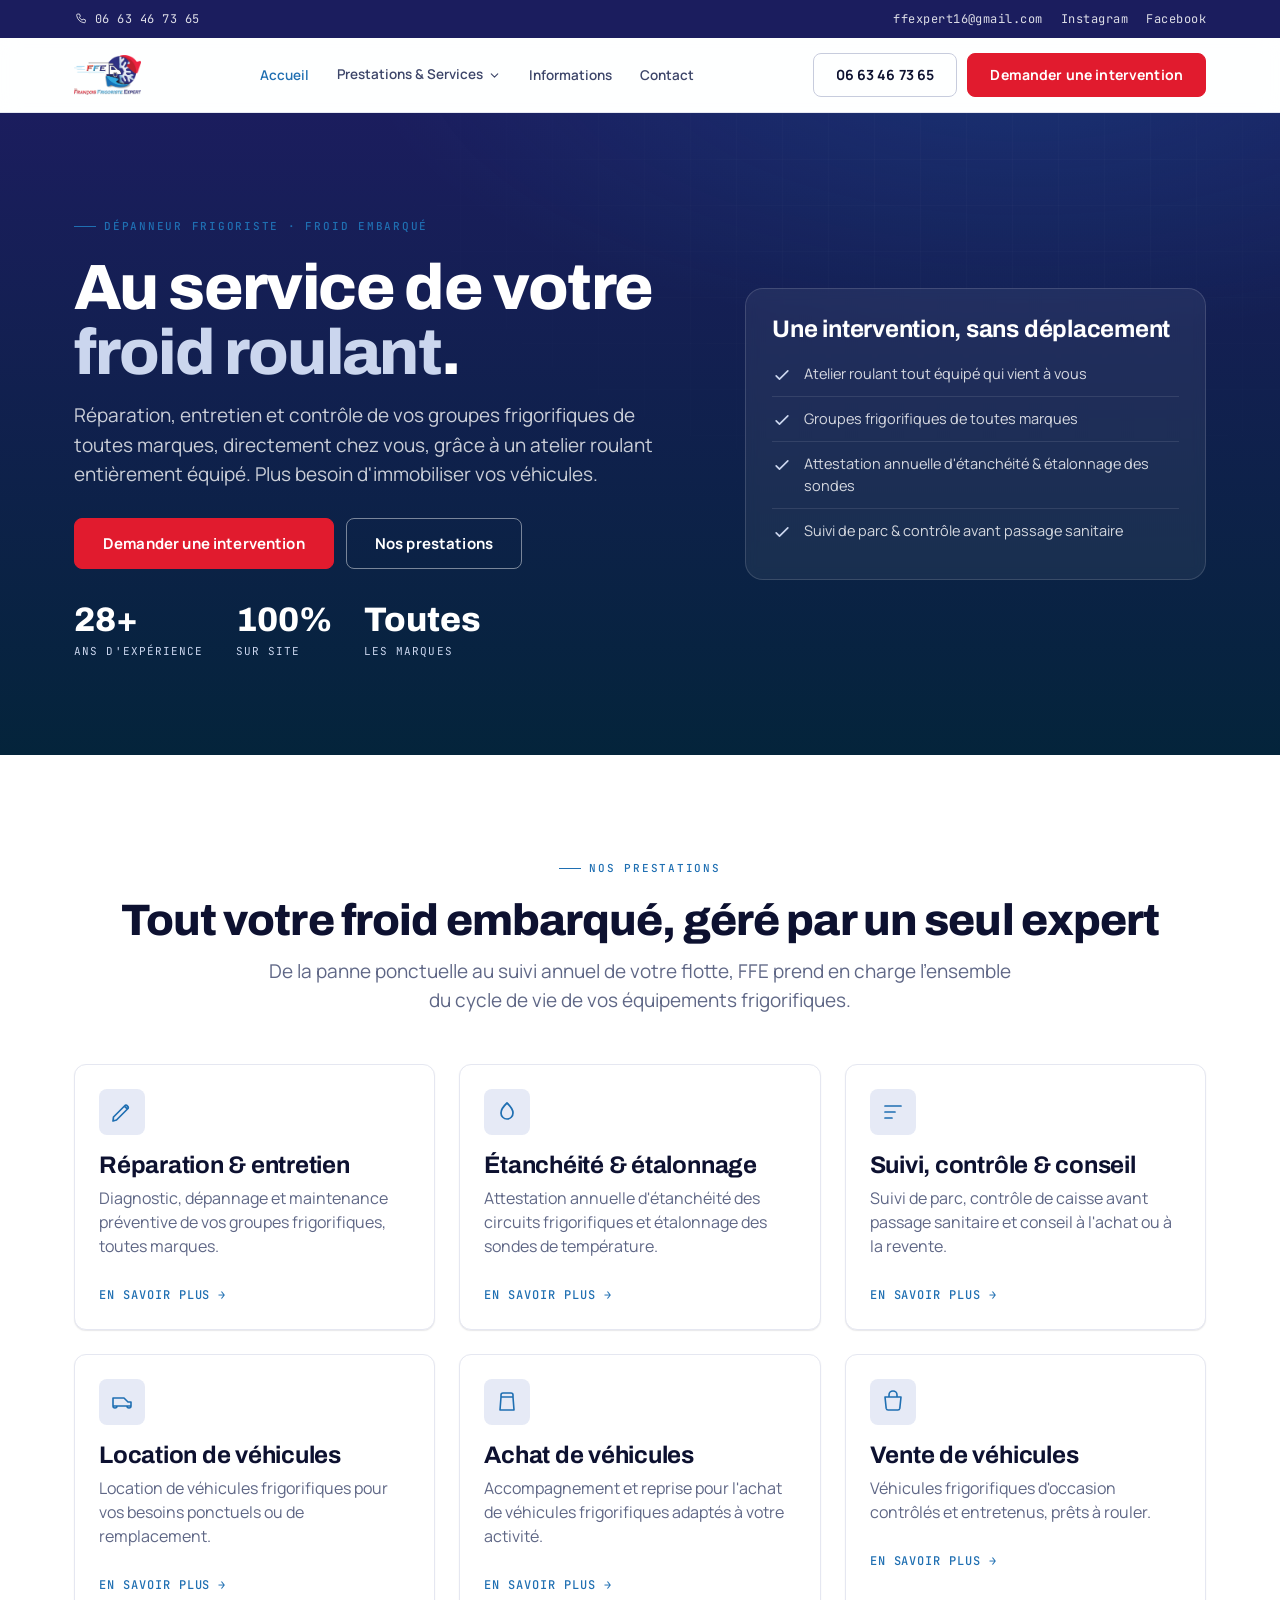
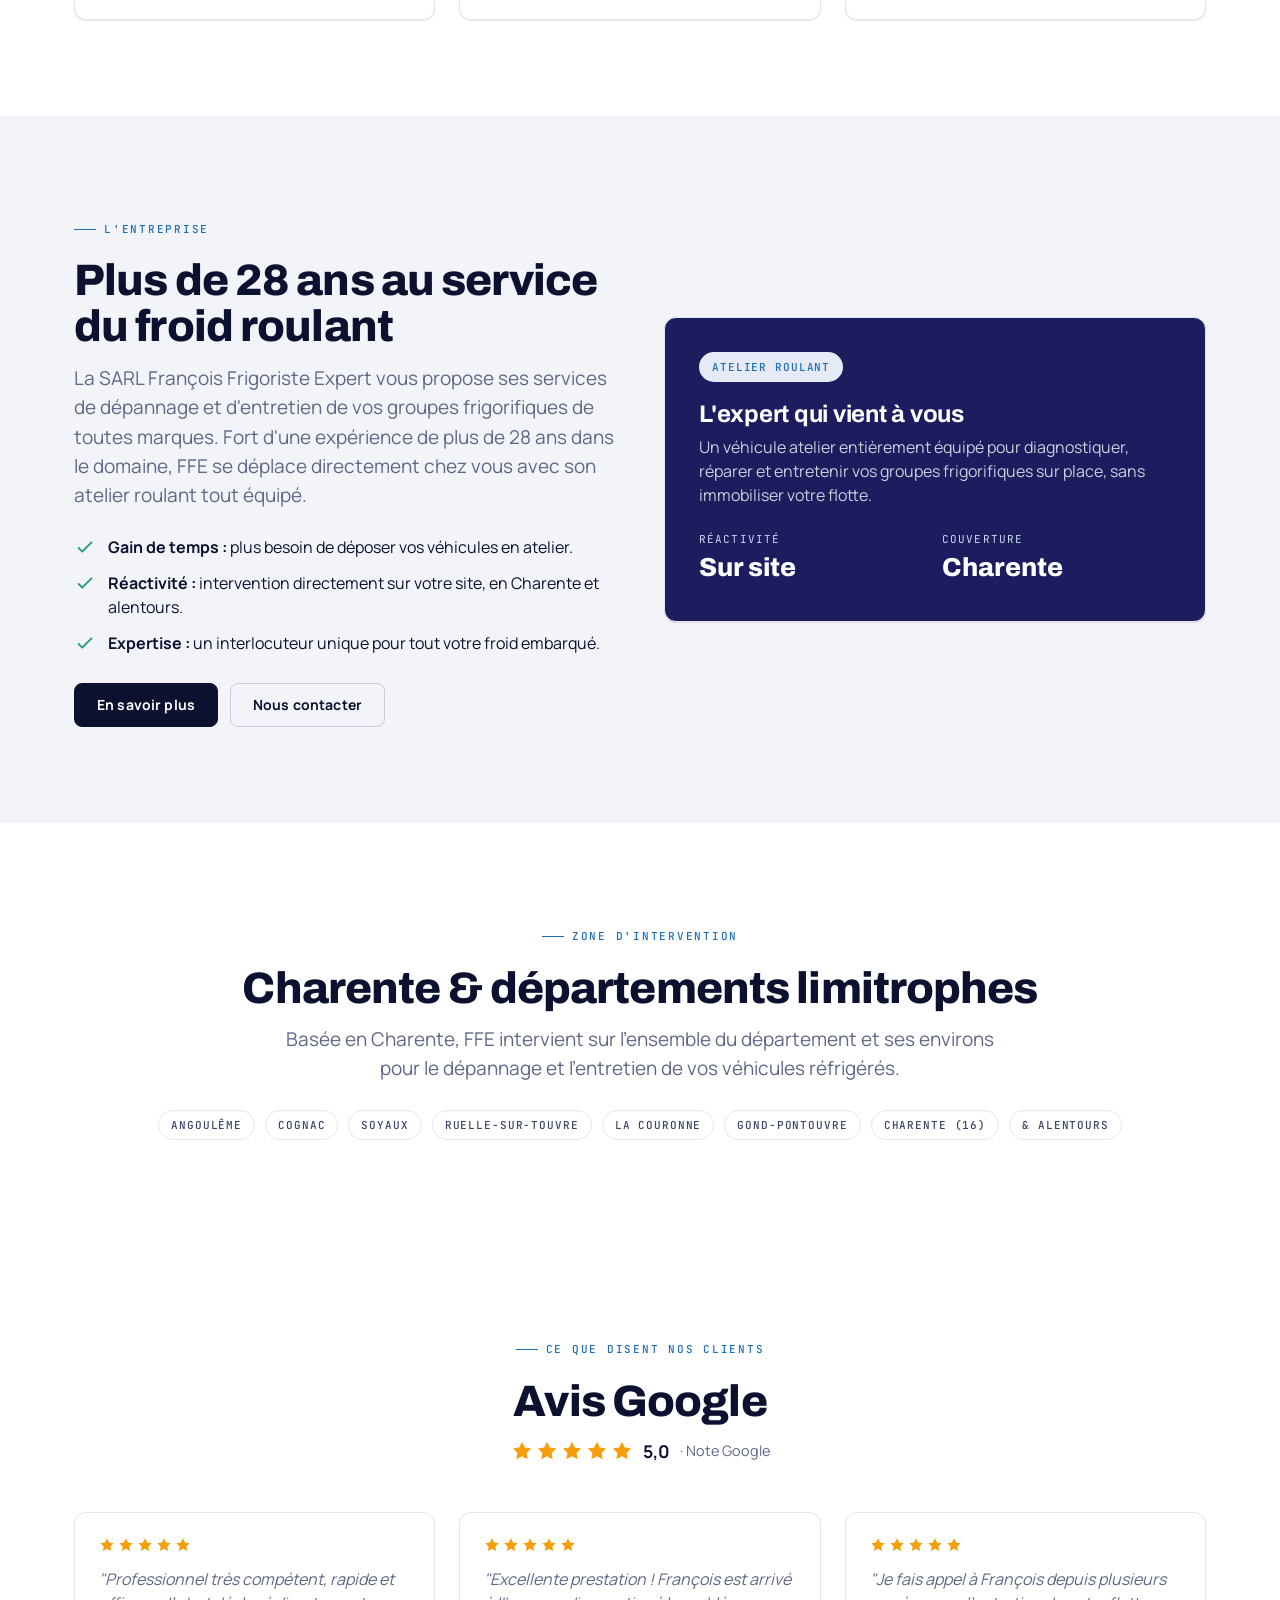
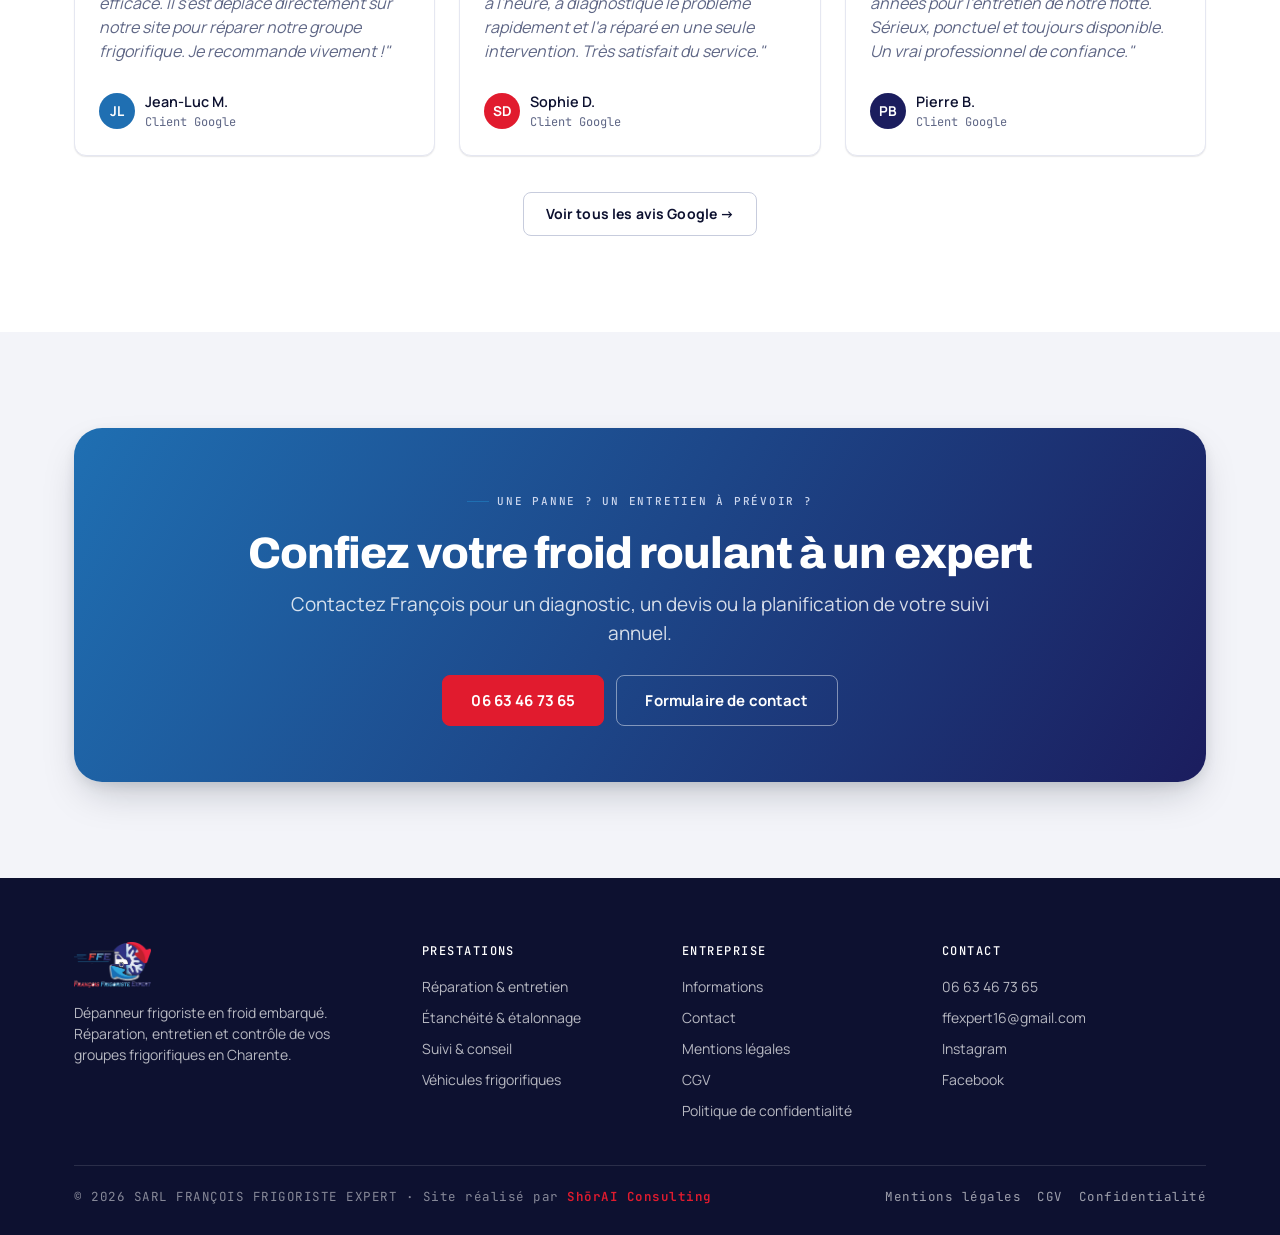
==== index.html @ 1a866bed "Add files via upload" ====
<!DOCTYPE html>
<html lang="fr">
<head>
<meta charset="UTF-8">
<meta name="viewport" content="width=device-width, initial-scale=1">
<title>François Frigoriste Expert · Dépannage frigorifique en froid embarqué · Charente</title>
<meta name="description" content="FFE, dépanneur frigoriste en froid roulant en Charente. Réparation, entretien, attestation d'étanchéité, étalonnage, location et vente de véhicules frigorifiques. Atelier roulant, intervention sur site.">
<link rel="preconnect" href="https://fonts.googleapis.com">
<link rel="preconnect" href="https://fonts.gstatic.com" crossorigin>
<link href="https://fonts.googleapis.com/css2?family=Archivo:wght@600;700;800&family=Manrope:wght@400;500;600;700&family=JetBrains+Mono:wght@400;500&display=swap" rel="stylesheet">
<link rel="stylesheet" href="assets/styles.css">
</head>
<body>

<!-- ===== TOPBAR ===== -->
<div class="topbar">
  <div class="container">
    <a href="tel:0663467365" aria-label="Téléphone">
      <svg viewBox="0 0 24 24" fill="none" width="14" height="14"><path d="M6.5 3.5h3l1.5 4-2 1.5a12 12 0 0 0 5 5l1.5-2 4 1.5v3a2 2 0 0 1-2.2 2A16 16 0 0 1 4.5 5.7 2 2 0 0 1 6.5 3.5Z" stroke="currentColor" stroke-width="1.6" stroke-linejoin="round"/></svg>
      06 63 46 73 65
    </a>
    <div class="tb-social">
      <a href="mailto:ffexpert16@gmail.com">ffexpert16@gmail.com</a>
      <a href="https://www.instagram.com/francoisfrigoristexpert/" target="_blank" rel="noopener">Instagram</a>
      <a href="https://www.facebook.com/p/Francois-Frigoriste-Expert-61557310612587/" target="_blank" rel="noopener">Facebook</a>
    </div>
  </div>
</div>

<!-- ===== HEADER ===== -->
<header class="site-header">
  <div class="container">
    <a href="index.html" class="brand"><img class="ffe-logo" src="assets/logo-ffe.png" alt="François Frigoriste Expert — Logo"></a>
    <nav class="nav" aria-label="Navigation principale">
      <a href="index.html" class="active">Accueil</a>
      <div class="nav-dropdown">
        <button data-dropdown-toggle aria-expanded="false" aria-haspopup="true">
          Prestations &amp; Services
          <svg viewBox="0 0 24 24" fill="none" stroke="currentColor" stroke-width="2" stroke-linecap="round" stroke-linejoin="round"><polyline points="6 9 12 15 18 9"/></svg>
        </button>
        <div class="nav-submenu" role="menu">
          <a href="reparation-entretien.html">Réparation &amp; entretien</a>
          <a href="etancheite-etalonnage.html">Étanchéité &amp; étalonnage</a>
          <a href="suivi-controle-conseil.html">Suivi &amp; conseil</a>
          <a href="vehicules.html">Véhicules frigorifiques</a>
        </div>
      </div>
      <a href="information.html">Informations</a>
      <a href="contact.html">Contact</a>
    </nav>
    <div class="header-cta">
      <a href="tel:0663467365" class="btn btn-ghost">06 63 46 73 65</a>
      <a href="contact.html" class="btn btn-signal">Demander une intervention</a>
      <button class="nav-toggle" data-nav-toggle aria-label="Menu">
        <svg viewBox="0 0 24 24" fill="none"><path d="M4 7h16M4 12h16M4 17h16" stroke="currentColor" stroke-width="1.8" stroke-linecap="round"/></svg>
      </button>
    </div>
  </div>
</header>

<!-- ===== HERO ===== -->
<section class="hero">
  <div class="container">
    <div class="hero-grid">
      <div>
        <span class="eyebrow">Dépanneur frigoriste · froid embarqué</span>
        <h1>Au service de votre <span>froid roulant</span>.</h1>
        <p class="lede">Réparation, entretien et contrôle de vos groupes frigorifiques de toutes marques, directement chez vous, grâce à un atelier roulant entièrement équipé. Plus besoin d'immobiliser vos véhicules.</p>
        <div class="row" style="margin-top:28px">
          <a href="contact.html" class="btn btn-signal btn-lg">Demander une intervention</a>
          <a href="reparation-entretien.html" class="btn btn-ghost btn-lg">Nos prestations</a>
        </div>
        <div class="hero-stats">
          <div class="stat"><div class="n">28+</div><div class="l">ans d'expérience</div></div>
          <div class="stat"><div class="n">100%</div><div class="l">sur site</div></div>
          <div class="stat"><div class="n">Toutes</div><div class="l">les marques</div></div>
        </div>
      </div>
      <aside class="hero-card">
        <h3>Une intervention, sans déplacement</h3>
        <div class="line"><svg viewBox="0 0 24 24" fill="none"><path d="m5 13 4 4L19 7" stroke="currentColor" stroke-width="2" stroke-linecap="round" stroke-linejoin="round"/></svg><span>Atelier roulant tout équipé qui vient à vous</span></div>
        <div class="line"><svg viewBox="0 0 24 24" fill="none"><path d="m5 13 4 4L19 7" stroke="currentColor" stroke-width="2" stroke-linecap="round" stroke-linejoin="round"/></svg><span>Groupes frigorifiques de toutes marques</span></div>
        <div class="line"><svg viewBox="0 0 24 24" fill="none"><path d="m5 13 4 4L19 7" stroke="currentColor" stroke-width="2" stroke-linecap="round" stroke-linejoin="round"/></svg><span>Attestation annuelle d'étanchéité &amp; étalonnage des sondes</span></div>
        <div class="line"><svg viewBox="0 0 24 24" fill="none"><path d="m5 13 4 4L19 7" stroke="currentColor" stroke-width="2" stroke-linecap="round" stroke-linejoin="round"/></svg><span>Suivi de parc &amp; contrôle avant passage sanitaire</span></div>
      </aside>
    </div>
  </div>
</section>

<!-- ===== SERVICES ===== -->
<section class="section section--alt" id="services">
  <div class="container">
    <div class="center" style="margin-bottom:48px">
      <span class="eyebrow">Nos prestations</span>
      <h2>Tout votre froid embarqué, géré par un seul expert</h2>
      <p class="lede">De la panne ponctuelle au suivi annuel de votre flotte, FFE prend en charge l'ensemble du cycle de vie de vos équipements frigorifiques.</p>
    </div>
    <div class="grid grid-3">
      <a class="card card--link" href="reparation-entretien.html">
        <span class="ico"><svg viewBox="0 0 24 24" fill="none"><path d="m14.7 6.3 3 3M3 21l3.5-1 11-11a2.1 2.1 0 0 0-3-3l-11 11L3 21Z" stroke="currentColor" stroke-width="1.7" stroke-linejoin="round"/></svg></span>
        <h3>Réparation &amp; entretien</h3>
        <p class="muted">Diagnostic, dépannage et maintenance préventive de vos groupes frigorifiques, toutes marques.</p>
        <span class="arrow">En savoir plus →</span>
      </a>
      <a class="card card--link" href="etancheite-etalonnage.html">
        <span class="ico"><svg viewBox="0 0 24 24" fill="none"><path d="M12 3s6 5.5 6 10a6 6 0 0 1-12 0c0-4.5 6-10 6-10Z" stroke="currentColor" stroke-width="1.7" stroke-linejoin="round"/></svg></span>
        <h3>Étanchéité &amp; étalonnage</h3>
        <p class="muted">Attestation annuelle d'étanchéité des circuits frigorifiques et étalonnage des sondes de température.</p>
        <span class="arrow">En savoir plus →</span>
      </a>
      <a class="card card--link" href="suivi-controle-conseil.html">
        <span class="ico"><svg viewBox="0 0 24 24" fill="none"><path d="M4 6h16M4 12h10M4 18h7" stroke="currentColor" stroke-width="1.7" stroke-linecap="round"/></svg></span>
        <h3>Suivi, contrôle &amp; conseil</h3>
        <p class="muted">Suivi de parc, contrôle de caisse avant passage sanitaire et conseil à l'achat ou à la revente.</p>
        <span class="arrow">En savoir plus →</span>
      </a>
      <a class="card card--link" href="vehicules.html#location">
        <span class="ico"><svg viewBox="0 0 24 24" fill="none"><path d="M3 16V8h11l4 4h3v4M3 16h18M7 16a2 2 0 1 1-4 0m18 0a2 2 0 1 1-4 0" stroke="currentColor" stroke-width="1.6" stroke-linejoin="round"/></svg></span>
        <h3>Location de véhicules</h3>
        <p class="muted">Location de véhicules frigorifiques pour vos besoins ponctuels ou de remplacement.</p>
        <span class="arrow">En savoir plus →</span>
      </a>
      <a class="card card--link" href="vehicules.html#achat">
        <span class="ico"><svg viewBox="0 0 24 24" fill="none"><path d="M6 7V5a2 2 0 0 1 2-2h8a2 2 0 0 1 2 2v2m-12 0h12l1 13H5L6 7Z" stroke="currentColor" stroke-width="1.6" stroke-linejoin="round"/></svg></span>
        <h3>Achat de véhicules</h3>
        <p class="muted">Accompagnement et reprise pour l'achat de véhicules frigorifiques adaptés à votre activité.</p>
        <span class="arrow">En savoir plus →</span>
      </a>
      <a class="card card--link" href="vehicules.html#vente">
        <span class="ico"><svg viewBox="0 0 24 24" fill="none"><path d="M4 7h16l-1.2 11.4A2 2 0 0 1 16.8 20H7.2a2 2 0 0 1-2-1.6L4 7Zm4 0V5a4 4 0 0 1 8 0v2" stroke="currentColor" stroke-width="1.6" stroke-linejoin="round"/></svg></span>
        <h3>Vente de véhicules</h3>
        <p class="muted">Véhicules frigorifiques d'occasion contrôlés et entretenus, prêts à rouler.</p>
        <span class="arrow">En savoir plus →</span>
      </a>
    </div>
  </div>
</section>

<!-- ===== À PROPOS ===== -->
<section class="section">
  <div class="container">
    <div class="feature-split">
      <div>
        <span class="eyebrow">L'entreprise</span>
        <h2>Plus de 28 ans au service du froid roulant</h2>
        <p class="lede">La SARL François Frigoriste Expert vous propose ses services de dépannage et d'entretien de vos groupes frigorifiques de toutes marques. Fort d'une expérience de plus de 28 ans dans le domaine, FFE se déplace directement chez vous avec son atelier roulant tout équipé.</p>
        <ul class="checklist" style="margin-top:24px">
          <li><svg viewBox="0 0 24 24" fill="none"><path d="m5 13 4 4L19 7" stroke="currentColor" stroke-width="2" stroke-linecap="round" stroke-linejoin="round"/></svg><span><strong>Gain de temps :</strong> plus besoin de déposer vos véhicules en atelier.</span></li>
          <li><svg viewBox="0 0 24 24" fill="none"><path d="m5 13 4 4L19 7" stroke="currentColor" stroke-width="2" stroke-linecap="round" stroke-linejoin="round"/></svg><span><strong>Réactivité :</strong> intervention directement sur votre site, en Charente et alentours.</span></li>
          <li><svg viewBox="0 0 24 24" fill="none"><path d="m5 13 4 4L19 7" stroke="currentColor" stroke-width="2" stroke-linecap="round" stroke-linejoin="round"/></svg><span><strong>Expertise :</strong> un interlocuteur unique pour tout votre froid embarqué.</span></li>
        </ul>
        <div class="row" style="margin-top:28px">
          <a href="information.html" class="btn btn-primary">En savoir plus</a>
          <a href="contact.html" class="btn btn-ghost">Nous contacter</a>
        </div>
      </div>
      <div class="card" style="padding:0;overflow:hidden;background:var(--deep)">
        <div style="padding:34px;color:#fff">
          <span class="badge badge-ice">Atelier roulant</span>
          <h3 style="color:#fff;margin-top:18px">L'expert qui vient à vous</h3>
          <p style="color:rgba(255,255,255,.78)">Un véhicule atelier entièrement équipé pour diagnostiquer, réparer et entretenir vos groupes frigorifiques sur place, sans immobiliser votre flotte.</p>
          <div class="grid grid-2" style="gap:14px;margin-top:24px">
            <div><div class="mono" style="color:var(--ice);font-size:11px;letter-spacing:.1em">RÉACTIVITÉ</div><div style="font-family:Archivo;font-weight:800;font-size:26px">Sur site</div></div>
            <div><div class="mono" style="color:var(--ice);font-size:11px;letter-spacing:.1em">COUVERTURE</div><div style="font-family:Archivo;font-weight:800;font-size:26px">Charente</div></div>
          </div>
        </div>
      </div>
    </div>
  </div>
</section>

<!-- ===== ZONE ===== -->
<section class="section section--alt">
  <div class="container center">
    <span class="eyebrow">Zone d'intervention</span>
    <h2>Charente &amp; départements limitrophes</h2>
    <p class="lede" style="margin-bottom:26px">Basée en Charente, FFE intervient sur l'ensemble du département et ses environs pour le dépannage et l'entretien de vos véhicules réfrigérés.</p>
    <div class="zones" style="justify-content:center">
      <span class="badge">Angoulême</span><span class="badge">Cognac</span><span class="badge">Soyaux</span>
      <span class="badge">Ruelle-sur-Touvre</span><span class="badge">La Couronne</span><span class="badge">Gond-Pontouvre</span>
      <span class="badge">Charente (16)</span><span class="badge">& alentours</span>
    </div>
  </div>
</section>

<!-- ===== AVIS GOOGLE ===== -->
<section class="section section--alt" id="avis">
  <div class="container">
    <div class="center" style="margin-bottom:48px">
      <span class="eyebrow">Ce que disent nos clients</span>
      <h2>Avis Google</h2>
      <div style="display:flex;align-items:center;justify-content:center;gap:10px;margin-top:12px">
        <div style="display:flex;gap:3px">
          <svg viewBox="0 0 24 24" width="22" height="22" fill="#F59E0B"><path d="M12 2l3.09 6.26L22 9.27l-5 4.87 1.18 6.88L12 17.77l-6.18 3.25L7 14.14 2 9.27l6.91-1.01L12 2z"/></svg>
          <svg viewBox="0 0 24 24" width="22" height="22" fill="#F59E0B"><path d="M12 2l3.09 6.26L22 9.27l-5 4.87 1.18 6.88L12 17.77l-6.18 3.25L7 14.14 2 9.27l6.91-1.01L12 2z"/></svg>
          <svg viewBox="0 0 24 24" width="22" height="22" fill="#F59E0B"><path d="M12 2l3.09 6.26L22 9.27l-5 4.87 1.18 6.88L12 17.77l-6.18 3.25L7 14.14 2 9.27l6.91-1.01L12 2z"/></svg>
          <svg viewBox="0 0 24 24" width="22" height="22" fill="#F59E0B"><path d="M12 2l3.09 6.26L22 9.27l-5 4.87 1.18 6.88L12 17.77l-6.18 3.25L7 14.14 2 9.27l6.91-1.01L12 2z"/></svg>
          <svg viewBox="0 0 24 24" width="22" height="22" fill="#F59E0B"><path d="M12 2l3.09 6.26L22 9.27l-5 4.87 1.18 6.88L12 17.77l-6.18 3.25L7 14.14 2 9.27l6.91-1.01L12 2z"/></svg>
        </div>
        <span style="font-weight:700;font-size:1.1rem">5,0</span>
        <span class="muted" style="font-size:.9rem">· Note Google</span>
      </div>
    </div>
    <div class="grid grid-3">

      <div class="card" style="display:flex;flex-direction:column;gap:14px">
        <div style="display:flex;gap:3px">
          <svg viewBox="0 0 24 24" width="16" height="16" fill="#F59E0B"><path d="M12 2l3.09 6.26L22 9.27l-5 4.87 1.18 6.88L12 17.77l-6.18 3.25L7 14.14 2 9.27l6.91-1.01L12 2z"/></svg>
          <svg viewBox="0 0 24 24" width="16" height="16" fill="#F59E0B"><path d="M12 2l3.09 6.26L22 9.27l-5 4.87 1.18 6.88L12 17.77l-6.18 3.25L7 14.14 2 9.27l6.91-1.01L12 2z"/></svg>
          <svg viewBox="0 0 24 24" width="16" height="16" fill="#F59E0B"><path d="M12 2l3.09 6.26L22 9.27l-5 4.87 1.18 6.88L12 17.77l-6.18 3.25L7 14.14 2 9.27l6.91-1.01L12 2z"/></svg>
          <svg viewBox="0 0 24 24" width="16" height="16" fill="#F59E0B"><path d="M12 2l3.09 6.26L22 9.27l-5 4.87 1.18 6.88L12 17.77l-6.18 3.25L7 14.14 2 9.27l6.91-1.01L12 2z"/></svg>
          <svg viewBox="0 0 24 24" width="16" height="16" fill="#F59E0B"><path d="M12 2l3.09 6.26L22 9.27l-5 4.87 1.18 6.88L12 17.77l-6.18 3.25L7 14.14 2 9.27l6.91-1.01L12 2z"/></svg>
        </div>
        <p class="muted" style="font-style:italic;flex:1">"Professionnel très compétent, rapide et efficace. Il s'est déplacé directement sur notre site pour réparer notre groupe frigorifique. Je recommande vivement !"</p>
        <div style="display:flex;align-items:center;gap:10px">
          <div style="width:36px;height:36px;border-radius:50%;background:var(--glacier);display:flex;align-items:center;justify-content:center;color:#fff;font-weight:700;font-size:.85rem">JL</div>
          <div><div style="font-weight:600;font-size:.9rem">Jean-Luc M.</div><div class="mono muted" style="font-size:.75rem">Client Google</div></div>
        </div>
      </div>

      <div class="card" style="display:flex;flex-direction:column;gap:14px">
        <div style="display:flex;gap:3px">
          <svg viewBox="0 0 24 24" width="16" height="16" fill="#F59E0B"><path d="M12 2l3.09 6.26L22 9.27l-5 4.87 1.18 6.88L12 17.77l-6.18 3.25L7 14.14 2 9.27l6.91-1.01L12 2z"/></svg>
          <svg viewBox="0 0 24 24" width="16" height="16" fill="#F59E0B"><path d="M12 2l3.09 6.26L22 9.27l-5 4.87 1.18 6.88L12 17.77l-6.18 3.25L7 14.14 2 9.27l6.91-1.01L12 2z"/></svg>
          <svg viewBox="0 0 24 24" width="16" height="16" fill="#F59E0B"><path d="M12 2l3.09 6.26L22 9.27l-5 4.87 1.18 6.88L12 17.77l-6.18 3.25L7 14.14 2 9.27l6.91-1.01L12 2z"/></svg>
          <svg viewBox="0 0 24 24" width="16" height="16" fill="#F59E0B"><path d="M12 2l3.09 6.26L22 9.27l-5 4.87 1.18 6.88L12 17.77l-6.18 3.25L7 14.14 2 9.27l6.91-1.01L12 2z"/></svg>
          <svg viewBox="0 0 24 24" width="16" height="16" fill="#F59E0B"><path d="M12 2l3.09 6.26L22 9.27l-5 4.87 1.18 6.88L12 17.77l-6.18 3.25L7 14.14 2 9.27l6.91-1.01L12 2z"/></svg>
        </div>
        <p class="muted" style="font-style:italic;flex:1">"Excellente prestation ! François est arrivé à l'heure, a diagnostiqué le problème rapidement et l'a réparé en une seule intervention. Très satisfait du service."</p>
        <div style="display:flex;align-items:center;gap:10px">
          <div style="width:36px;height:36px;border-radius:50%;background:var(--signal);display:flex;align-items:center;justify-content:center;color:#fff;font-weight:700;font-size:.85rem">SD</div>
          <div><div style="font-weight:600;font-size:.9rem">Sophie D.</div><div class="mono muted" style="font-size:.75rem">Client Google</div></div>
        </div>
      </div>

      <div class="card" style="display:flex;flex-direction:column;gap:14px">
        <div style="display:flex;gap:3px">
          <svg viewBox="0 0 24 24" width="16" height="16" fill="#F59E0B"><path d="M12 2l3.09 6.26L22 9.27l-5 4.87 1.18 6.88L12 17.77l-6.18 3.25L7 14.14 2 9.27l6.91-1.01L12 2z"/></svg>
          <svg viewBox="0 0 24 24" width="16" height="16" fill="#F59E0B"><path d="M12 2l3.09 6.26L22 9.27l-5 4.87 1.18 6.88L12 17.77l-6.18 3.25L7 14.14 2 9.27l6.91-1.01L12 2z"/></svg>
          <svg viewBox="0 0 24 24" width="16" height="16" fill="#F59E0B"><path d="M12 2l3.09 6.26L22 9.27l-5 4.87 1.18 6.88L12 17.77l-6.18 3.25L7 14.14 2 9.27l6.91-1.01L12 2z"/></svg>
          <svg viewBox="0 0 24 24" width="16" height="16" fill="#F59E0B"><path d="M12 2l3.09 6.26L22 9.27l-5 4.87 1.18 6.88L12 17.77l-6.18 3.25L7 14.14 2 9.27l6.91-1.01L12 2z"/></svg>
          <svg viewBox="0 0 24 24" width="16" height="16" fill="#F59E0B"><path d="M12 2l3.09 6.26L22 9.27l-5 4.87 1.18 6.88L12 17.77l-6.18 3.25L7 14.14 2 9.27l6.91-1.01L12 2z"/></svg>
        </div>
        <p class="muted" style="font-style:italic;flex:1">"Je fais appel à François depuis plusieurs années pour l'entretien de notre flotte. Sérieux, ponctuel et toujours disponible. Un vrai professionnel de confiance."</p>
        <div style="display:flex;align-items:center;gap:10px">
          <div style="width:36px;height:36px;border-radius:50%;background:var(--deep);display:flex;align-items:center;justify-content:center;color:#fff;font-weight:700;font-size:.85rem">PB</div>
          <div><div style="font-weight:600;font-size:.9rem">Pierre B.</div><div class="mono muted" style="font-size:.75rem">Client Google</div></div>
        </div>
      </div>

    </div>
    <div class="center" style="margin-top:36px">
      <a href="https://www.google.com/maps/search/SARL+FRANCOIS+FRIGORISTE+EXPERT" target="_blank" rel="noopener" class="btn btn-ghost">Voir tous les avis Google →</a>
    </div>
  </div>
</section>

<!-- ===== CTA ===== -->
<section class="section">
  <div class="container">
    <div class="cta-band">
      <span class="eyebrow" style="color:var(--ice)">Une panne ? Un entretien à prévoir ?</span>
      <h2>Confiez votre froid roulant à un expert</h2>
      <p class="lede">Contactez François pour un diagnostic, un devis ou la planification de votre suivi annuel.</p>
      <div class="row" style="justify-content:center;margin-top:26px">
        <a href="tel:0663467365" class="btn btn-signal btn-lg">06 63 46 73 65</a>
        <a href="contact.html" class="btn btn-ghost btn-lg">Formulaire de contact</a>
      </div>
    </div>
  </div>
</section>

<!-- ===== FOOTER ===== -->
<footer class="site-footer">
  <div class="container">
    <div class="footer-grid">
      <div>
        <div class="brand" style="margin-bottom:14px"><img class="ffe-logo" src="assets/logo-ffe.png" alt="François Frigoriste Expert — Logo"></div>
        <p style="max-width:34ch">Dépanneur frigoriste en froid embarqué. Réparation, entretien et contrôle de vos groupes frigorifiques en Charente.</p>
      </div>
      <div>
        <h4>Prestations</h4>
        <ul>
          <li><a href="reparation-entretien.html">Réparation &amp; entretien</a></li>
          <li><a href="etancheite-etalonnage.html">Étanchéité &amp; étalonnage</a></li>
          <li><a href="suivi-controle-conseil.html">Suivi &amp; conseil</a></li>
          <li><a href="vehicules.html">Véhicules frigorifiques</a></li>
        </ul>
      </div>
      <div>
        <h4>Entreprise</h4>
        <ul>
          <li><a href="information.html">Informations</a></li>
          <li><a href="contact.html">Contact</a></li>
          <li><a href="mentions-legales.html">Mentions légales</a></li>
          <li><a href="cgv.html">CGV</a></li>
          <li><a href="politique-confidentialite.html">Politique de confidentialité</a></li>
        </ul>
      </div>
      <div>
        <h4>Contact</h4>
        <ul>
          <li><a href="tel:0663467365">06 63 46 73 65</a></li>
          <li><a href="mailto:ffexpert16@gmail.com">ffexpert16@gmail.com</a></li>
          <li><a href="https://www.instagram.com/francoisfrigoristexpert/" target="_blank" rel="noopener">Instagram</a></li>
          <li><a href="https://www.facebook.com/p/Francois-Frigoriste-Expert-61557310612587/" target="_blank" rel="noopener">Facebook</a></li>
        </ul>
      </div>
    </div>
    <div class="footer-bottom">
      <span class="mono">© <span data-year>2026</span> SARL FRANÇOIS FRIGORISTE EXPERT · Site réalisé par <a href="https://www.shorai-group.com" target="_blank" rel="noopener" style="color:#E11B2E;font-weight:600">ShōrAI Consulting</a></span>
      <div class="mono" style="display:flex;gap:16px;flex-wrap:wrap">
        <a href="mentions-legales.html">Mentions légales</a>
        <a href="cgv.html">CGV</a>
        <a href="politique-confidentialite.html">Confidentialité</a>
      </div>
    </div>
  </div>
</footer>

<script src="assets/site.js"></script>
</body>
</html>
---- assets/styles.css ----
/* ============================================================
   FFE — François Frigoriste Expert
   Feuille de styles globale — basée sur le Design System FFE
   Couleurs glacier · Archivo / Manrope / JetBrains Mono
   ============================================================ */

:root{
  /* ink + surfaces — teinte indigo de la marque */
  --ink:#0D1130; --ink-2:#1A1E52;
  --steel-900:#232a4d; --steel-700:#3c4569; --steel-500:#5f6786;
  --steel-300:#98A0BA; --steel-200:#C7CCDD; --steel-100:#E5E7F1;
  --frost:#F3F4F9; --frost-2:#EAECF4; --white:#FFFFFF;
  /* brand — bleus du logo */
  --deep:#1B1D5E; --glacier:#1F6FB2; --glacier-2:#2E86C6;
  --ice:#CBD6EE; --frost-blue:#E6EAF6;
  /* signal (intervention/urgence) — rouge du logo */
  --signal:#E11B2E; --signal-2:#F23A4C; --signal-3:#FBDFE2;
  /* sémantique */
  --ok:#1F9D6F; --warn:#E8B41A; --err:#D14545;
  /* rayons */
  --r-xs:4px; --r-sm:8px; --r-md:12px; --r-lg:18px; --r-xl:28px;
  /* ombres */
  --sh-1:0 1px 0 rgba(10,20,34,.04),0 1px 2px rgba(10,20,34,.06);
  --sh-2:0 4px 14px rgba(10,20,34,.08),0 1px 2px rgba(10,20,34,.05);
  --sh-3:0 18px 40px -12px rgba(10,20,34,.25),0 4px 12px rgba(10,20,34,.08);
  --grid:8px;
  --maxw:1180px;
}

*,*::before,*::after{box-sizing:border-box}
html{scroll-behavior:smooth}
body{
  margin:0;background:var(--frost);color:var(--ink);
  font-family:"Manrope",system-ui,-apple-system,sans-serif;
  -webkit-font-smoothing:antialiased;text-rendering:optimizeLegibility;
  font-size:16px;line-height:1.5;
}
::selection{background:var(--ice);color:var(--ink)}
a{color:inherit;text-decoration:none}
img{max-width:100%;display:block}

/* ── Typographie ────────────────────────────────────── */
h1,.h1{font-family:"Archivo";font-weight:800;font-size:clamp(40px,6vw,64px);letter-spacing:-.025em;line-height:1.02;margin:0 0 16px}
h2,.h2{font-family:"Archivo";font-weight:800;font-size:clamp(30px,4vw,44px);letter-spacing:-.02em;line-height:1.05;margin:0 0 14px}
h3,.h3{font-family:"Archivo";font-weight:700;font-size:clamp(20px,2.4vw,24px);letter-spacing:-.01em;line-height:1.2;margin:0 0 8px}
h4,.h4{font-family:"Archivo";font-weight:700;font-size:18px;margin:0 0 6px}
p{margin:0 0 14px}
.lede{font-size:clamp(17px,2vw,19px);line-height:1.55;color:var(--steel-500);max-width:62ch}
.mono{font-family:"JetBrains Mono",monospace}
.muted{color:var(--steel-500)}

/* ── Layout ─────────────────────────────────────────── */
.container{width:100%;max-width:var(--maxw);margin:0 auto;padding:0 24px}
.section{padding:clamp(56px,9vw,96px) 0}
.section--alt{background:var(--white)}
.section--deep{background:var(--deep);color:#fff}
.section--deep .lede,.section--deep .muted{color:rgba(255,255,255,.72)}
.grid{display:grid;gap:24px}
.grid-2{grid-template-columns:repeat(2,1fr)}
.grid-3{grid-template-columns:repeat(3,1fr)}
.grid-4{grid-template-columns:repeat(4,1fr)}
.stack{display:flex;flex-direction:column;gap:12px}
.row{display:flex;align-items:center;gap:12px;flex-wrap:wrap}
.center{text-align:center}
.center .lede{margin-inline:auto}

/* ── Eyebrow / labels ───────────────────────────────── */
.eyebrow{
  font-family:"JetBrains Mono",monospace;font-size:11px;font-weight:500;
  letter-spacing:.16em;text-transform:uppercase;color:var(--glacier);
  display:inline-flex;align-items:center;gap:8px;margin-bottom:20px;
}
.eyebrow::before{content:"";width:22px;height:1px;background:var(--glacier)}
.section--deep .eyebrow{color:var(--ice)}
.section--deep .eyebrow::before{background:var(--ice)}

/* ── Boutons ────────────────────────────────────────── */
.btn{
  display:inline-flex;align-items:center;justify-content:center;gap:10px;
  font-family:"Manrope";font-weight:700;font-size:14px;letter-spacing:.01em;
  padding:14px 22px;border-radius:var(--r-sm);border:1px solid transparent;
  cursor:pointer;transition:.18s ease;line-height:1;text-decoration:none;
}
.btn-primary{background:var(--ink);color:#fff;border-color:var(--ink)}
.btn-primary:hover{background:#000}
.btn-signal{background:var(--signal);color:#fff;border-color:var(--signal)}
.btn-signal:hover{background:var(--signal-2)}
.btn-glacier{background:var(--glacier);color:#fff;border-color:var(--glacier)}
.btn-glacier:hover{background:var(--glacier-2)}
.btn-ghost{background:transparent;color:var(--ink);border-color:var(--steel-200)}
.btn-ghost:hover{border-color:var(--ink);background:var(--white)}
/* Boutons "ghost" sur fonds sombres : texte toujours blanc */
.section--deep .btn-ghost,
.hero .btn-ghost,
.cta-band .btn-ghost,
.page-head .btn-ghost{color:#fff;border-color:rgba(255,255,255,.45)}
.section--deep .btn-ghost:hover,
.hero .btn-ghost:hover,
.cta-band .btn-ghost:hover,
.page-head .btn-ghost:hover{border-color:#fff;background:rgba(255,255,255,.10);color:#fff}
.btn-lg{padding:17px 28px;font-size:15px}

/* ── Cartes ─────────────────────────────────────────── */
.card{background:var(--white);border:1px solid var(--steel-100);border-radius:var(--r-md);padding:24px;box-shadow:var(--sh-1)}
.card--link{transition:.2s ease;display:block}
.card--link:hover{transform:translateY(-3px);box-shadow:var(--sh-3);border-color:var(--ice)}
.card .ico{
  width:46px;height:46px;border-radius:var(--r-sm);display:grid;place-items:center;
  background:var(--frost-blue);color:var(--glacier);margin-bottom:16px;
}
.card .ico svg{width:24px;height:24px}
.card h3{margin-bottom:6px}
.card .arrow{color:var(--glacier);font-family:"JetBrains Mono";font-size:12px;
  letter-spacing:.08em;text-transform:uppercase;font-weight:500;margin-top:14px;
  display:inline-flex;gap:6px;align-items:center}

/* ── Badge ──────────────────────────────────────────── */
.badge{display:inline-flex;align-items:center;gap:8px;padding:6px 12px;border-radius:999px;
  font-family:"JetBrains Mono";font-size:11px;letter-spacing:.08em;text-transform:uppercase;
  font-weight:500;border:1px solid transparent}
.badge-ice{background:var(--frost-blue);color:var(--glacier)}
.badge-ok{background:rgba(31,157,111,.12);color:var(--ok)}
.badge-signal{background:var(--signal-3);color:var(--signal)}

/* ── Header ─────────────────────────────────────────── */
.topbar{background:var(--deep);color:#fff;font-family:"JetBrains Mono";font-size:12px;letter-spacing:.04em}
.topbar .container{display:flex;justify-content:space-between;align-items:center;height:38px}
.topbar a{display:inline-flex;align-items:center;gap:7px;opacity:.85;transition:.15s}
.topbar a:hover{opacity:1;color:var(--ice)}
.topbar .tb-social{display:flex;gap:18px}

.site-header{position:sticky;top:0;z-index:500;background:rgba(255,255,255,.92);
  backdrop-filter:saturate(160%) blur(10px);border-bottom:1px solid var(--steel-100)}
.site-header .container{display:flex;align-items:center;justify-content:space-between;height:74px;gap:20px}
.brand{display:flex;align-items:center;gap:12px;flex-shrink:0}
/* Logo officiel FFE (SVG du design system) */
.ffe-logo{display:block;height:40px;width:auto}
.site-footer .ffe-logo{height:46px}
@media(max-width:640px){.ffe-logo{height:34px}}
.brand-mark{width:42px;height:42px;border-radius:var(--r-sm);background:var(--deep);
  display:grid;place-items:center;color:var(--ice);flex-shrink:0}
.brand-mark svg{width:24px;height:24px}
.brand-name{font-family:"Archivo";font-weight:800;font-size:16px;letter-spacing:-.01em;line-height:1.05}
.brand-name small{display:block;font-family:"JetBrains Mono";font-weight:500;font-size:10px;
  letter-spacing:.12em;text-transform:uppercase;color:var(--glacier);margin-top:2px}
.nav{display:flex;align-items:center;gap:4px}
.nav a{font-size:13.5px;font-weight:600;color:var(--steel-700);padding:9px 12px;border-radius:var(--r-sm);transition:.15s}
.nav a:hover{color:var(--ink);background:var(--frost)}
.nav a.active{color:var(--glacier)}

/* ── Dropdown ───────────────────────────────────────── */
.nav-dropdown{position:relative}
.nav-dropdown > button{font-size:13.5px;font-weight:600;color:var(--steel-700);
  padding:9px 12px;border-radius:var(--r-sm);border:none;background:none;cursor:pointer;
  display:flex;align-items:center;gap:5px;font-family:inherit;transition:.15s;line-height:1}
.nav-dropdown > button svg{width:13px;height:13px;transition:transform .2s}
.nav-dropdown > button:hover{color:var(--ink);background:var(--frost)}
.nav-dropdown.open > button{color:var(--glacier);background:var(--frost)}
.nav-dropdown.open > button svg{transform:rotate(180deg)}
.nav-submenu{display:none;position:absolute;top:calc(100% + 6px);left:0;min-width:230px;
  background:var(--white);border:1px solid var(--steel-100);border-radius:var(--r-md);
  box-shadow:0 8px 24px rgba(10,20,34,.15),0 2px 6px rgba(10,20,34,.08);padding:6px;z-index:600}
.nav-dropdown.open .nav-submenu{display:block}
.nav-submenu a{display:block;font-size:13px;font-weight:600;color:var(--steel-700);
  padding:9px 12px;border-radius:var(--r-sm);transition:.15s;white-space:nowrap}
.nav-submenu a:hover{color:var(--glacier);background:var(--frost)}
.nav-submenu a.active{color:var(--glacier)}
.header-cta{display:flex;align-items:center;gap:10px;flex-shrink:0}
.nav-toggle{display:none;background:none;border:1px solid var(--steel-200);border-radius:var(--r-sm);
  width:44px;height:42px;cursor:pointer;align-items:center;justify-content:center}
.nav-toggle svg{width:22px;height:22px}

/* ── Hero ───────────────────────────────────────────── */
.hero{position:relative;background:
  radial-gradient(1100px 480px at 80% -10%,rgba(17,135,198,.20),transparent 60%),
  linear-gradient(180deg,var(--deep),#04243b);
  color:#fff;overflow:hidden}
.hero::after{content:"";position:absolute;inset:0;opacity:.5;pointer-events:none;
  background-image:linear-gradient(rgba(255,255,255,.04) 1px,transparent 1px),
  linear-gradient(90deg,rgba(255,255,255,.04) 1px,transparent 1px);
  background-size:46px 46px;mask-image:radial-gradient(700px 400px at 75% 10%,#000,transparent)}
.hero .container{position:relative;z-index:1;padding-top:clamp(56px,9vw,96px);padding-bottom:clamp(56px,9vw,96px)}
.hero .lede{color:rgba(255,255,255,.78)}
.hero h1 span{color:var(--ice)}
.hero-grid{display:grid;grid-template-columns:1.15fr .85fr;gap:48px;align-items:center}
.hero-stats{display:flex;gap:32px;margin-top:34px;flex-wrap:wrap}
.hero-stats .stat .n{font-family:"Archivo";font-weight:800;font-size:34px;line-height:1;color:#fff}
.hero-stats .stat .l{font-family:"JetBrains Mono";font-size:11px;letter-spacing:.1em;
  text-transform:uppercase;color:var(--ice);margin-top:6px}
.hero-card{background:rgba(255,255,255,.06);border:1px solid rgba(255,255,255,.14);
  border-radius:var(--r-lg);padding:26px;backdrop-filter:blur(6px)}
.hero-card h3{color:#fff}
.hero-card .line{display:flex;gap:12px;align-items:flex-start;padding:11px 0;
  border-top:1px solid rgba(255,255,255,.1)}
.hero-card .line:first-of-type{border-top:0}
.hero-card .line svg{width:20px;height:20px;color:var(--ice);flex-shrink:0;margin-top:2px}
.hero-card .line span{color:rgba(255,255,255,.82);font-size:14.5px}

/* ── Liste à coches ─────────────────────────────────── */
.checklist{list-style:none;padding:0;margin:0;display:grid;gap:12px}
.checklist li{display:flex;gap:12px;align-items:flex-start}
.checklist li svg{width:22px;height:22px;color:var(--ok);flex-shrink:0;margin-top:1px}

/* ── Étapes process ─────────────────────────────────── */
.steps{counter-reset:step;display:grid;gap:20px}
.step{display:flex;gap:18px;align-items:flex-start}
.step .num{counter-increment:step;flex-shrink:0;width:42px;height:42px;border-radius:50%;
  background:var(--deep);color:var(--ice);font-family:"Archivo";font-weight:800;
  display:grid;place-items:center}
.step .num::before{content:counter(step)}

/* ── CTA bande ──────────────────────────────────────── */
.cta-band{background:linear-gradient(120deg,var(--glacier),var(--deep));color:#fff;
  border-radius:var(--r-xl);padding:clamp(32px,5vw,56px);text-align:center;box-shadow:var(--sh-3)}
.cta-band h2{color:#fff}
.cta-band .lede{color:rgba(255,255,255,.82);margin-inline:auto}

/* ── Contact ────────────────────────────────────────── */
.contact-grid{display:grid;grid-template-columns:.9fr 1.1fr;gap:40px;align-items:start}
.contact-item{display:flex;gap:14px;align-items:flex-start;padding:18px 0;border-top:1px solid var(--steel-100)}
.contact-item:first-child{border-top:0}
.contact-item .ico{width:44px;height:44px;border-radius:var(--r-sm);background:var(--frost-blue);
  color:var(--glacier);display:grid;place-items:center;flex-shrink:0}
.contact-item .ico svg{width:22px;height:22px}
.contact-item .k{font-family:"JetBrains Mono";font-size:11px;letter-spacing:.1em;
  text-transform:uppercase;color:var(--steel-500)}
.contact-item .v{font-weight:700;font-size:16px}
.form-field{margin-bottom:16px}
.form-field label{display:block;font-size:13px;font-weight:700;margin-bottom:6px}
.form-field input,.form-field textarea,.form-field select{
  width:100%;padding:13px 14px;border:1px solid var(--steel-200);border-radius:var(--r-sm);
  font-family:inherit;font-size:15px;background:var(--white);color:var(--ink);transition:.15s}
.form-field input:focus,.form-field textarea:focus,.form-field select:focus{
  outline:none;border-color:var(--glacier);box-shadow:0 0 0 3px rgba(14,111,168,.15)}

/* ── Footer ─────────────────────────────────────────── */
.site-footer{background:var(--ink);color:rgba(255,255,255,.7);padding:64px 0 28px;font-size:14px}
.footer-grid{display:grid;grid-template-columns:1.4fr 1fr 1fr 1.2fr;gap:40px;margin-bottom:44px}
.site-footer h4{color:#fff;font-family:"JetBrains Mono";font-size:12px;letter-spacing:.12em;
  text-transform:uppercase;font-weight:500;margin-bottom:16px}
.site-footer ul{list-style:none;padding:0;margin:0;display:grid;gap:10px}
.site-footer a:hover{color:var(--ice)}
.site-footer .brand-name{color:#fff}
.footer-bottom{border-top:1px solid rgba(255,255,255,.12);padding-top:22px;
  display:flex;justify-content:space-between;gap:16px;flex-wrap:wrap;font-size:12.5px}
.footer-bottom .mono{color:rgba(255,255,255,.5);letter-spacing:.04em}
.footer-bottom a{color:rgba(255,255,255,.6)}

/* ── Page header (sous-pages) ───────────────────────── */
.page-head{background:linear-gradient(180deg,var(--deep),#06314f);color:#fff;
  padding:clamp(48px,7vw,84px) 0 clamp(40px,6vw,64px);position:relative;overflow:hidden}
.page-head::after{content:"";position:absolute;inset:0;opacity:.4;
  background-image:linear-gradient(rgba(255,255,255,.04) 1px,transparent 1px),
  linear-gradient(90deg,rgba(255,255,255,.04) 1px,transparent 1px);background-size:42px 42px;
  mask-image:radial-gradient(600px 320px at 85% 0,#000,transparent)}
.page-head .container{position:relative;z-index:1}
.page-head .lede{color:rgba(255,255,255,.78)}
.breadcrumb{font-family:"JetBrains Mono";font-size:11.5px;letter-spacing:.06em;
  color:var(--ice);margin-bottom:18px;display:flex;gap:8px;align-items:center}
.breadcrumb a{opacity:.8}.breadcrumb a:hover{opacity:1}

/* ── Utilitaires ────────────────────────────────────── */
.mt-0{margin-top:0}.mb-0{margin-bottom:0}
.feature-split{display:grid;grid-template-columns:1fr 1fr;gap:48px;align-items:center}
.zones{display:flex;flex-wrap:wrap;gap:10px}
.zones .badge{background:var(--white);border-color:var(--steel-100);color:var(--steel-700)}

/* ── Responsive ─────────────────────────────────────── */
@media(max-width:960px){
  .hero-grid,.feature-split,.contact-grid{grid-template-columns:1fr}
  .grid-4{grid-template-columns:repeat(2,1fr)}
  .footer-grid{grid-template-columns:1fr 1fr}
  .nav,.topbar .tb-social{display:none}
  .nav-toggle{display:flex}
  .site-header .container{height:64px}
  .nav.open{display:flex;position:absolute;top:64px;left:0;right:0;flex-direction:column;
    background:var(--white);border-bottom:1px solid var(--steel-100);padding:12px;gap:2px;box-shadow:var(--sh-2)}
  .nav.open a{padding:13px 14px}
  /* dropdown mobile */
  .nav-dropdown > button{padding:13px 14px;width:100%;justify-content:space-between}
  .nav-submenu{position:static;border:none;box-shadow:none;background:var(--frost);
    border-radius:var(--r-sm);margin:2px 0;padding:4px 8px}
  .nav-submenu a{padding:10px 12px}
}
@media(max-width:640px){
  .grid-2,.grid-3,.grid-4{grid-template-columns:1fr}
  .footer-grid{grid-template-columns:1fr}
  .header-cta .btn-ghost{display:none}
  .hero-stats{gap:24px}
}
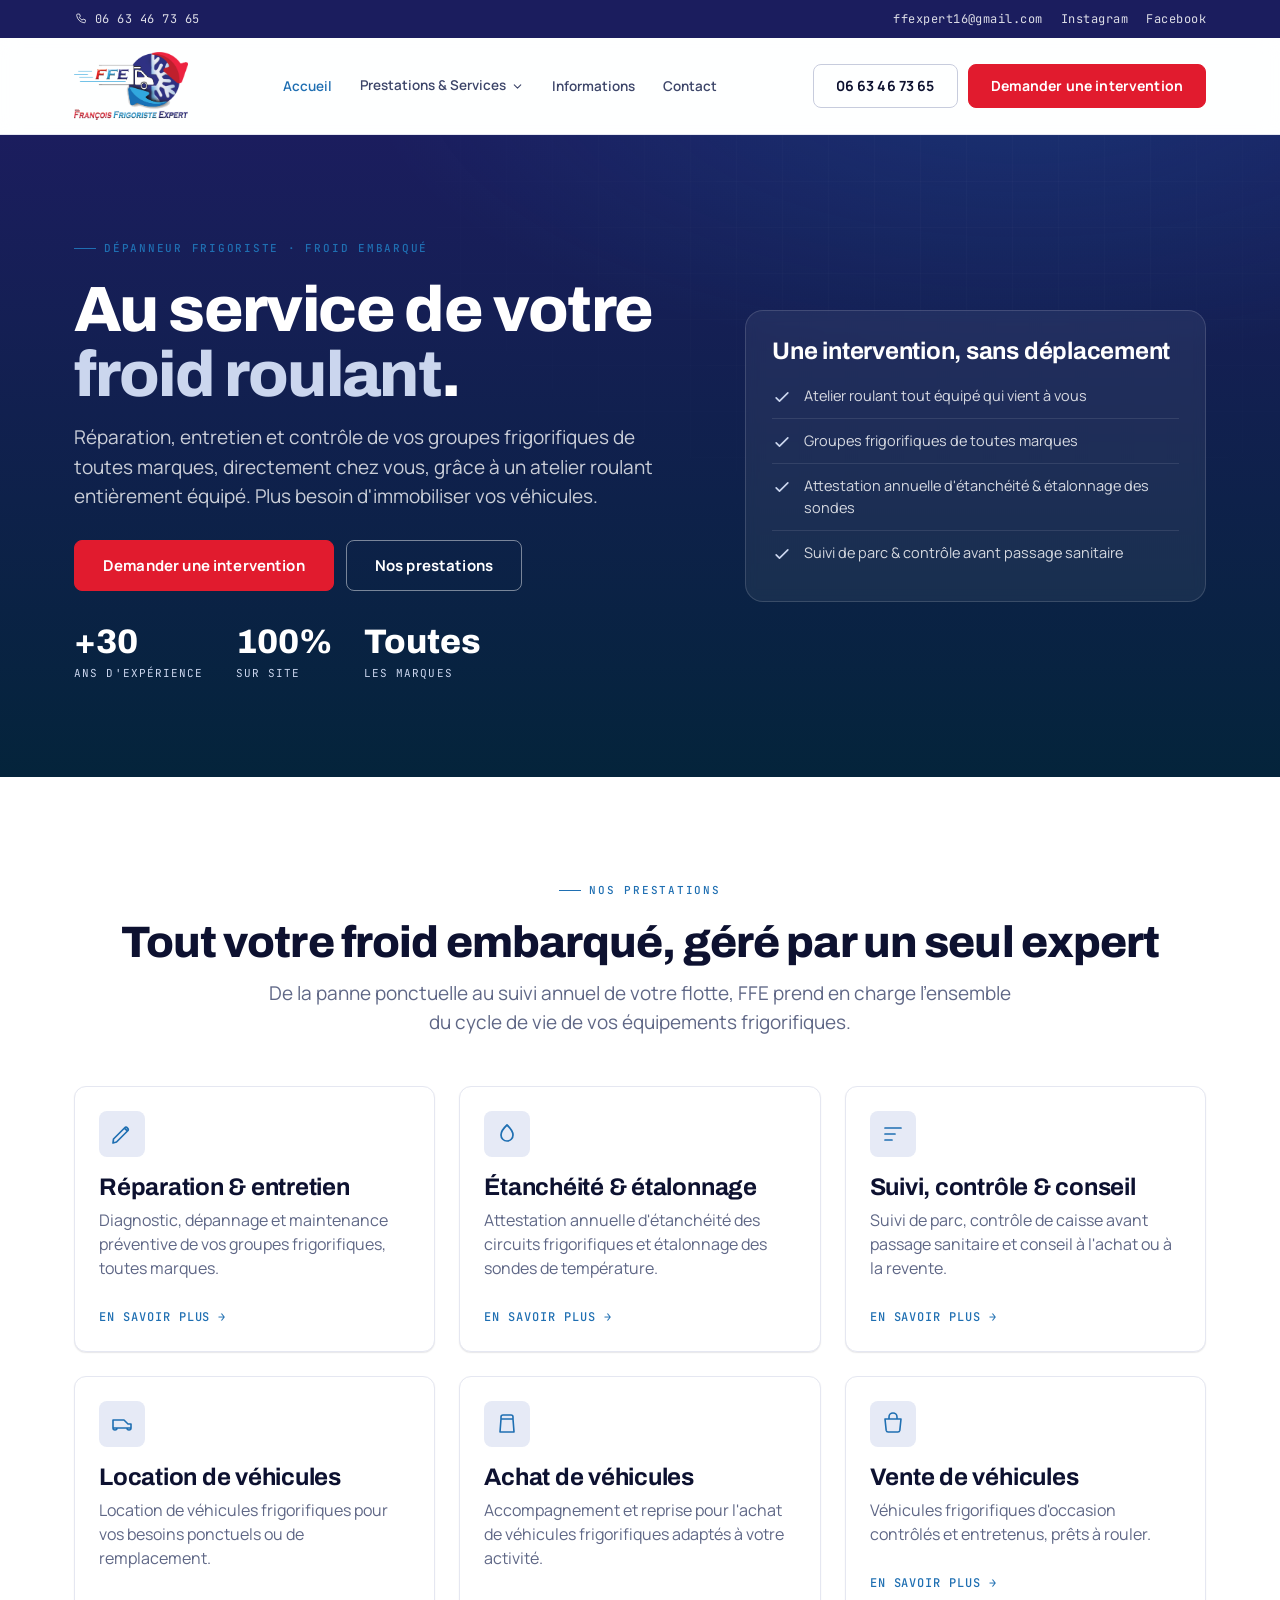
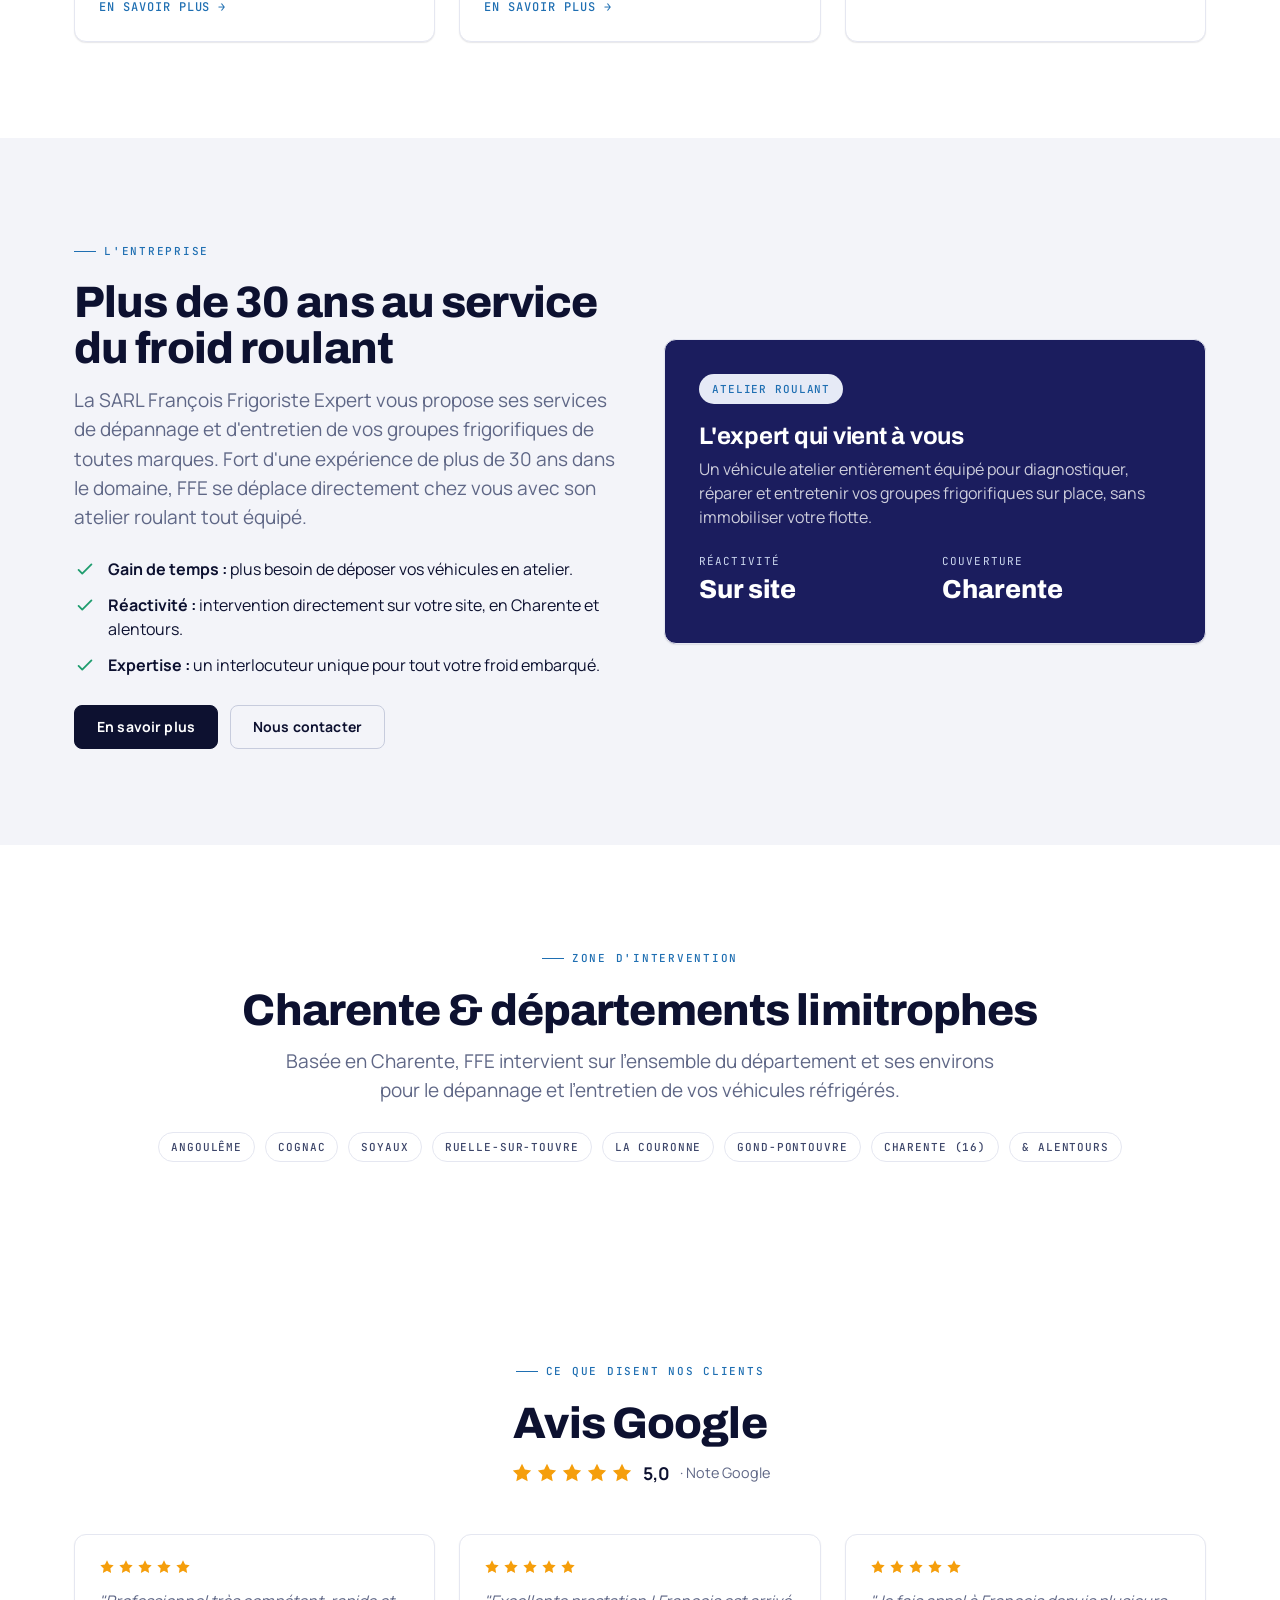
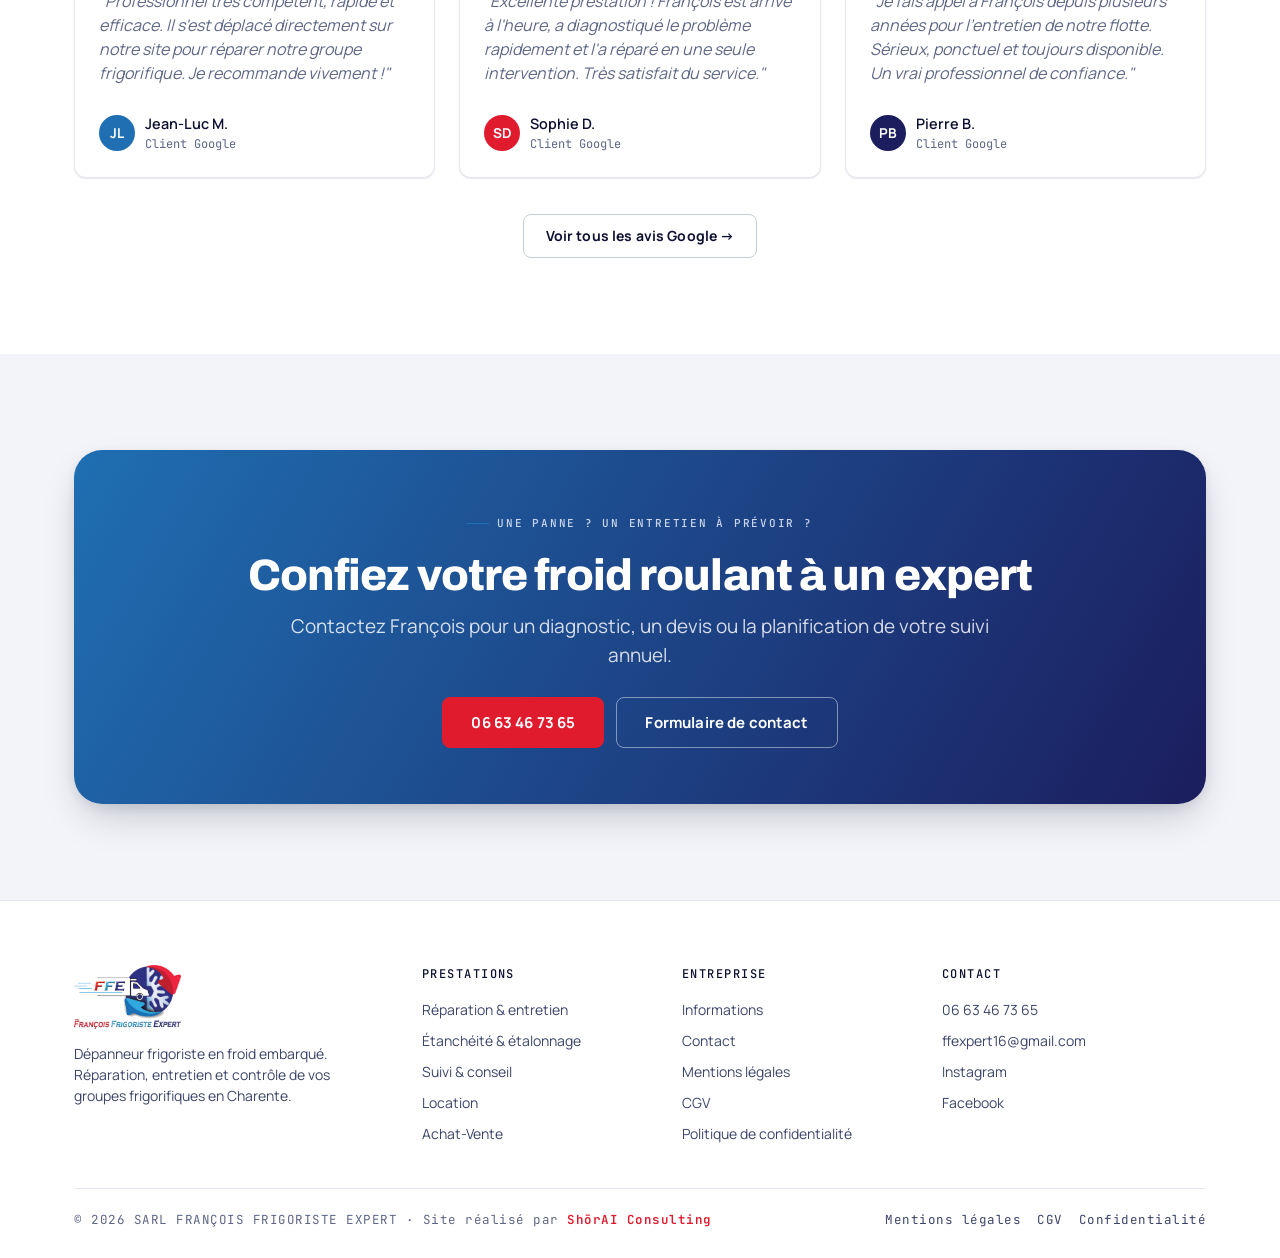
==== commit c0101de5: "Corrections site: logo agrandi, menu Location / Achat-Vente, portfolios vehicules, +30 ans, froid em" ====
--- a/index.html
+++ b/index.html
@@ -42,7 +42,8 @@
           <a href="reparation-entretien.html">Réparation &amp; entretien</a>
           <a href="etancheite-etalonnage.html">Étanchéité &amp; étalonnage</a>
           <a href="suivi-controle-conseil.html">Suivi &amp; conseil</a>
-          <a href="vehicules.html">Véhicules frigorifiques</a>
+          <a href="location.html">Location</a>
+          <a href="achat-vente.html">Achat-Vente</a>
         </div>
       </div>
       <a href="information.html">Informations</a>
@@ -71,7 +72,7 @@
           <a href="reparation-entretien.html" class="btn btn-ghost btn-lg">Nos prestations</a>
         </div>
         <div class="hero-stats">
-          <div class="stat"><div class="n">28+</div><div class="l">ans d'expérience</div></div>
+          <div class="stat"><div class="n">+30</div><div class="l">ans d'expérience</div></div>
           <div class="stat"><div class="n">100%</div><div class="l">sur site</div></div>
           <div class="stat"><div class="n">Toutes</div><div class="l">les marques</div></div>
         </div>
@@ -114,19 +115,19 @@
         <p class="muted">Suivi de parc, contrôle de caisse avant passage sanitaire et conseil à l'achat ou à la revente.</p>
         <span class="arrow">En savoir plus →</span>
       </a>
-      <a class="card card--link" href="vehicules.html#location">
+      <a class="card card--link" href="location.html">
         <span class="ico"><svg viewBox="0 0 24 24" fill="none"><path d="M3 16V8h11l4 4h3v4M3 16h18M7 16a2 2 0 1 1-4 0m18 0a2 2 0 1 1-4 0" stroke="currentColor" stroke-width="1.6" stroke-linejoin="round"/></svg></span>
         <h3>Location de véhicules</h3>
         <p class="muted">Location de véhicules frigorifiques pour vos besoins ponctuels ou de remplacement.</p>
         <span class="arrow">En savoir plus →</span>
       </a>
-      <a class="card card--link" href="vehicules.html#achat">
+      <a class="card card--link" href="achat-vente.html#achat">
         <span class="ico"><svg viewBox="0 0 24 24" fill="none"><path d="M6 7V5a2 2 0 0 1 2-2h8a2 2 0 0 1 2 2v2m-12 0h12l1 13H5L6 7Z" stroke="currentColor" stroke-width="1.6" stroke-linejoin="round"/></svg></span>
         <h3>Achat de véhicules</h3>
         <p class="muted">Accompagnement et reprise pour l'achat de véhicules frigorifiques adaptés à votre activité.</p>
         <span class="arrow">En savoir plus →</span>
       </a>
-      <a class="card card--link" href="vehicules.html#vente">
+      <a class="card card--link" href="achat-vente.html#vente">
         <span class="ico"><svg viewBox="0 0 24 24" fill="none"><path d="M4 7h16l-1.2 11.4A2 2 0 0 1 16.8 20H7.2a2 2 0 0 1-2-1.6L4 7Zm4 0V5a4 4 0 0 1 8 0v2" stroke="currentColor" stroke-width="1.6" stroke-linejoin="round"/></svg></span>
         <h3>Vente de véhicules</h3>
         <p class="muted">Véhicules frigorifiques d'occasion contrôlés et entretenus, prêts à rouler.</p>
@@ -142,8 +143,8 @@
     <div class="feature-split">
       <div>
         <span class="eyebrow">L'entreprise</span>
-        <h2>Plus de 28 ans au service du froid roulant</h2>
-        <p class="lede">La SARL François Frigoriste Expert vous propose ses services de dépannage et d'entretien de vos groupes frigorifiques de toutes marques. Fort d'une expérience de plus de 28 ans dans le domaine, FFE se déplace directement chez vous avec son atelier roulant tout équipé.</p>
+        <h2>Plus de 30 ans au service du froid roulant</h2>
+        <p class="lede">La SARL François Frigoriste Expert vous propose ses services de dépannage et d'entretien de vos groupes frigorifiques de toutes marques. Fort d'une expérience de plus de 30 ans dans le domaine, FFE se déplace directement chez vous avec son atelier roulant tout équipé.</p>
         <ul class="checklist" style="margin-top:24px">
           <li><svg viewBox="0 0 24 24" fill="none"><path d="m5 13 4 4L19 7" stroke="currentColor" stroke-width="2" stroke-linecap="round" stroke-linejoin="round"/></svg><span><strong>Gain de temps :</strong> plus besoin de déposer vos véhicules en atelier.</span></li>
           <li><svg viewBox="0 0 24 24" fill="none"><path d="m5 13 4 4L19 7" stroke="currentColor" stroke-width="2" stroke-linecap="round" stroke-linejoin="round"/></svg><span><strong>Réactivité :</strong> intervention directement sur votre site, en Charente et alentours.</span></li>
@@ -284,7 +285,8 @@
           <li><a href="reparation-entretien.html">Réparation &amp; entretien</a></li>
           <li><a href="etancheite-etalonnage.html">Étanchéité &amp; étalonnage</a></li>
           <li><a href="suivi-controle-conseil.html">Suivi &amp; conseil</a></li>
-          <li><a href="vehicules.html">Véhicules frigorifiques</a></li>
+          <li><a href="location.html">Location</a></li>
+        <li><a href="achat-vente.html">Achat-Vente</a></li>
         </ul>
       </div>
       <div>
--- a/assets/styles.css
+++ b/assets/styles.css
@@ -131,12 +131,12 @@
 
 .site-header{position:sticky;top:0;z-index:500;background:rgba(255,255,255,.92);
   backdrop-filter:saturate(160%) blur(10px);border-bottom:1px solid var(--steel-100)}
-.site-header .container{display:flex;align-items:center;justify-content:space-between;height:74px;gap:20px}
+.site-header .container{display:flex;align-items:center;justify-content:space-between;height:96px;gap:20px}
 .brand{display:flex;align-items:center;gap:12px;flex-shrink:0}
 /* Logo officiel FFE (SVG du design system) */
-.ffe-logo{display:block;height:40px;width:auto}
-.site-footer .ffe-logo{height:46px}
-@media(max-width:640px){.ffe-logo{height:34px}}
+.ffe-logo{display:block;height:68px;width:auto}
+.site-footer .ffe-logo{height:64px}
+@media(max-width:640px){.ffe-logo{height:48px}}
 .brand-mark{width:42px;height:42px;border-radius:var(--r-sm);background:var(--deep);
   display:grid;place-items:center;color:var(--ice);flex-shrink:0}
 .brand-mark svg{width:24px;height:24px}
@@ -234,17 +234,17 @@
   outline:none;border-color:var(--glacier);box-shadow:0 0 0 3px rgba(14,111,168,.15)}
 
 /* ── Footer ─────────────────────────────────────────── */
-.site-footer{background:var(--ink);color:rgba(255,255,255,.7);padding:64px 0 28px;font-size:14px}
+.site-footer{background:#fff;border-top:1px solid var(--steel-100);color:var(--steel-700);padding:64px 0 28px;font-size:14px}
 .footer-grid{display:grid;grid-template-columns:1.4fr 1fr 1fr 1.2fr;gap:40px;margin-bottom:44px}
-.site-footer h4{color:#fff;font-family:"JetBrains Mono";font-size:12px;letter-spacing:.12em;
+.site-footer h4{color:var(--ink);font-family:"JetBrains Mono";font-size:12px;letter-spacing:.12em;
   text-transform:uppercase;font-weight:500;margin-bottom:16px}
 .site-footer ul{list-style:none;padding:0;margin:0;display:grid;gap:10px}
-.site-footer a:hover{color:var(--ice)}
-.site-footer .brand-name{color:#fff}
-.footer-bottom{border-top:1px solid rgba(255,255,255,.12);padding-top:22px;
+.site-footer a:hover{color:var(--glacier)}
+.site-footer .brand-name{color:var(--ink)}
+.footer-bottom{border-top:1px solid var(--steel-100);padding-top:22px;
   display:flex;justify-content:space-between;gap:16px;flex-wrap:wrap;font-size:12.5px}
-.footer-bottom .mono{color:rgba(255,255,255,.5);letter-spacing:.04em}
-.footer-bottom a{color:rgba(255,255,255,.6)}
+.footer-bottom .mono{color:var(--steel-500,#6b7190);letter-spacing:.04em}
+.footer-bottom a{color:var(--steel-700)}
 
 /* ── Page header (sous-pages) ───────────────────────── */
 .page-head{background:linear-gradient(180deg,var(--deep),#06314f);color:#fff;
@@ -272,8 +272,8 @@
   .footer-grid{grid-template-columns:1fr 1fr}
   .nav,.topbar .tb-social{display:none}
   .nav-toggle{display:flex}
-  .site-header .container{height:64px}
-  .nav.open{display:flex;position:absolute;top:64px;left:0;right:0;flex-direction:column;
+  .site-header .container{height:72px}
+  .nav.open{display:flex;position:absolute;top:72px;left:0;right:0;flex-direction:column;
     background:var(--white);border-bottom:1px solid var(--steel-100);padding:12px;gap:2px;box-shadow:var(--sh-2)}
   .nav.open a{padding:13px 14px}
   /* dropdown mobile */
@@ -288,3 +288,19 @@
   .header-cta .btn-ghost{display:none}
   .hero-stats{gap:24px}
 }
+
+/* Portfolio véhicules */
+.vehicle-grid{display:grid;grid-template-columns:repeat(3,1fr);gap:24px}
+.vehicle-card{background:var(--white);border:1px solid var(--steel-100);border-radius:var(--r-md);box-shadow:var(--sh-1);overflow:hidden;display:flex;flex-direction:column}
+.vehicle-photo{aspect-ratio:4/3;background:var(--frost-blue);color:var(--glacier);display:flex;flex-direction:column;align-items:center;justify-content:center;gap:10px;font-family:"JetBrains Mono";font-size:12px;letter-spacing:.06em;text-transform:uppercase}
+.vehicle-body{padding:22px;display:flex;flex-direction:column;gap:12px;flex:1}
+.vehicle-body h3{margin:0}
+.vehicle-specs{margin:0;display:flex;flex-direction:column;gap:6px}
+.vehicle-specs div{display:flex;justify-content:space-between;gap:12px;border-bottom:1px solid var(--steel-100);padding-bottom:6px;font-size:14px}
+.vehicle-specs dt{color:var(--steel-700)}
+.vehicle-specs dd{margin:0;font-weight:600;color:var(--ink)}
+.vehicle-body .btn{margin-top:auto;align-self:flex-start}
+.btn-ghost-dark{border:1px solid var(--ice);color:var(--deep);background:transparent}
+.btn-ghost-dark:hover{background:var(--frost-blue)}
+@media(max-width:960px){.vehicle-grid{grid-template-columns:repeat(2,1fr)}}
+@media(max-width:640px){.vehicle-grid{grid-template-columns:1fr}}
